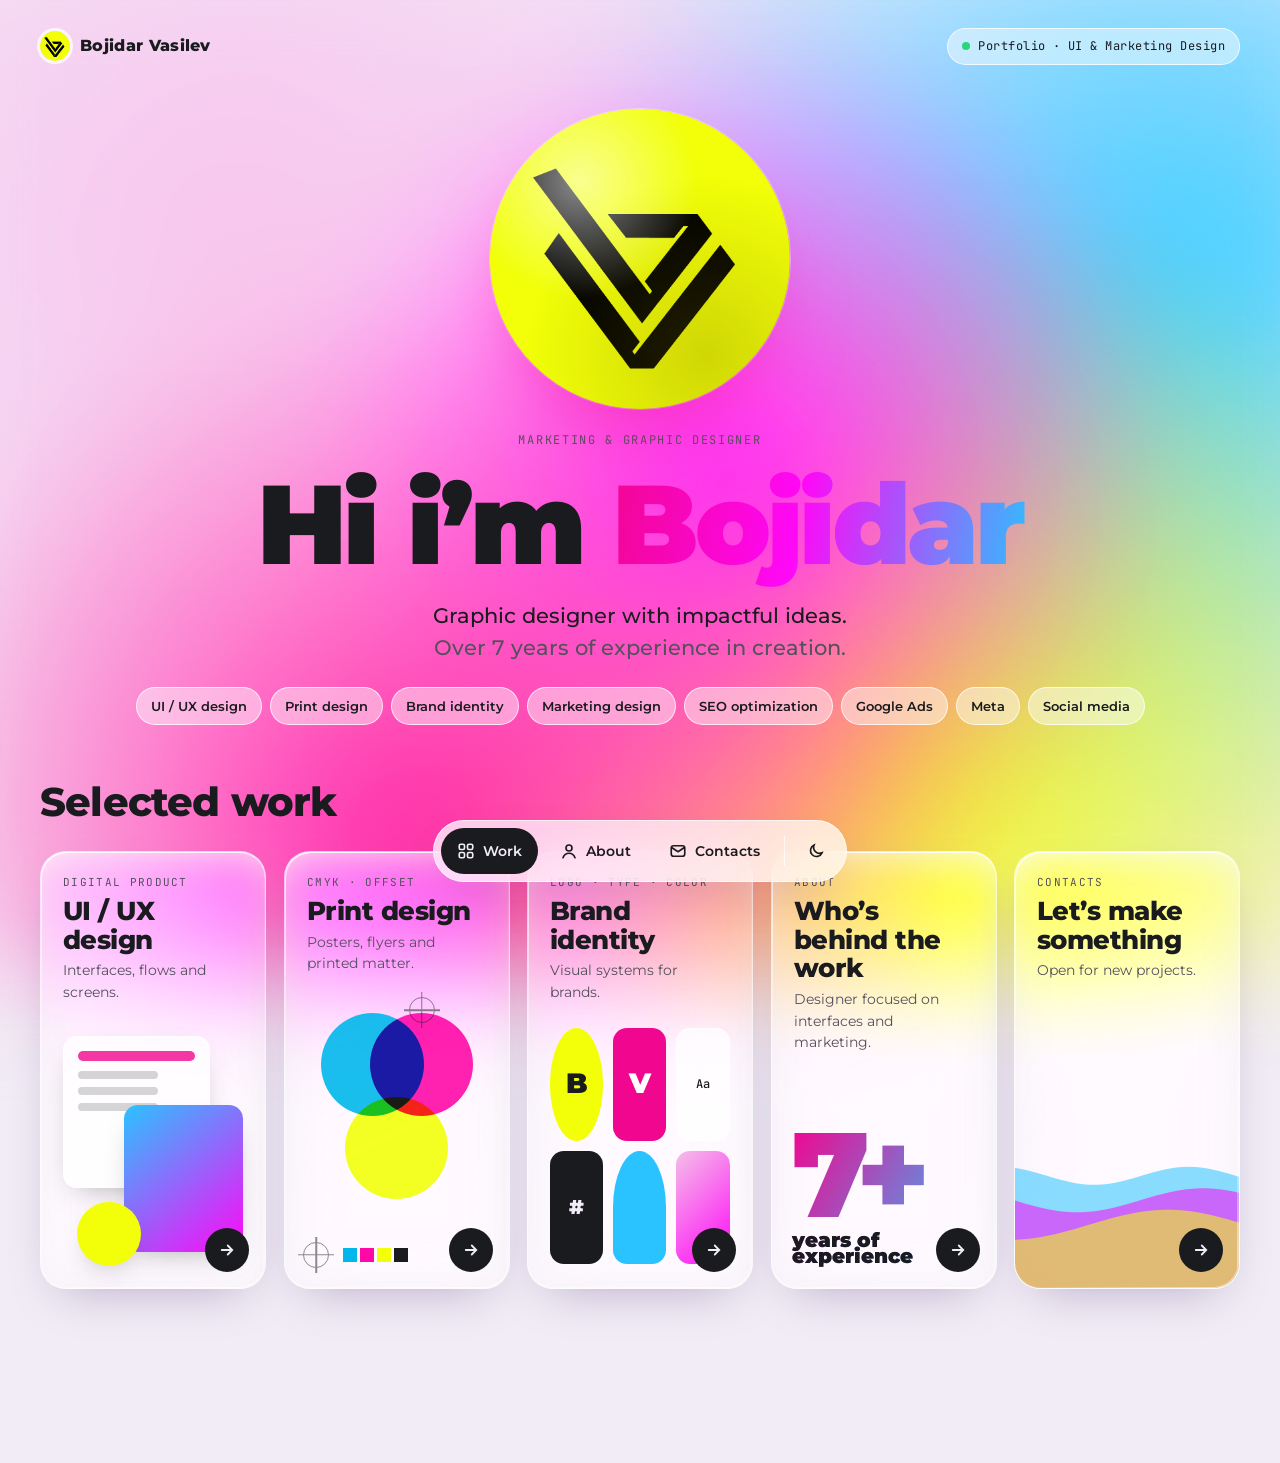
==== index.html @ c4e29b2d "Homepage status: UI & Marketing Design Co-Authored-By: Claude Opus 5.5 <noreply@anthropic.com>" ====
<!doctype html>
<html lang="en">
<head>
<meta charset="utf-8">
<meta name="viewport" content="width=device-width, initial-scale=1, viewport-fit=cover">
<title>Bojidar Vasilev | Digital Marketing &amp; Design Specialist in Stara Zagora</title>
<meta name="description" content="Digital marketing &amp; design specialist in Stara Zagora: Google Ads, Meta ads, SEO, social media, UI/UX, logos, print and vehicle branding.">
<link rel="canonical" href="https://bojidar.design/">
<script type="application/ld+json">
{
  "@context": "https://schema.org",
  "@graph": [
    {
      "@type": "Person",
      "@id": "https://bojidar.design/#person",
      "name": "Bojidar Vasilev",
      "alternateName": "Божидар Василев",
      "jobTitle": "Digital Marketing & Design Specialist",
      "url": "https://bojidar.design/",
      "image": "https://bojidar.design/assets/about/BV.png",
      "address": {"@type": "PostalAddress", "addressLocality": "Stara Zagora", "addressCountry": "BG"},
      "sameAs": ["https://www.linkedin.com/in/bojidar-vasilev-03b022207"],
      "knowsAbout": ["Digital marketing", "Google Ads", "Meta ads", "SEO", "Social media marketing", "Email marketing", "Link building", "Web analytics", "UI/UX design", "Banner design", "Logo design", "Brand identity", "Print design", "Vehicle branding", "Vinyl graphics", "Motion graphics"]
    },
    {
      "@type": "WebSite",
      "@id": "https://bojidar.design/#website",
      "url": "https://bojidar.design/",
      "name": "Bojidar Vasilev",
      "publisher": {"@id": "https://bojidar.design/#person"}
    }
  ]
}
</script>
<meta property="og:type" content="website">
<meta property="og:site_name" content="Bojidar Vasilev">
<meta property="og:title" content="Bojidar Vasilev | Digital Marketing &amp; Design Specialist in Stara Zagora">
<meta property="og:description" content="Digital marketing &amp; design specialist in Stara Zagora: Google Ads, Meta ads, SEO, social media, UI/UX, logos, print and vehicle branding.">
<meta property="og:url" content="https://bojidar.design/">
<meta property="og:image" content="https://bojidar.design/assets/bv-logo.png">
<meta name="twitter:card" content="summary">
<link rel="icon" href="/favicon.ico" sizes="48x48">
<link rel="icon" type="image/png" sizes="32x32" href="/favicon-32.png">
<link rel="icon" type="image/png" sizes="192x192" href="/favicon-192.png">
<link rel="apple-touch-icon" href="/apple-touch-icon.png">
<meta name="claude:viewport-fit-sides" content="cover">
<link rel="preconnect" href="https://fonts.googleapis.com">
<link rel="preconnect" href="https://fonts.gstatic.com" crossorigin>
<link rel="stylesheet" href="https://fonts.googleapis.com/css2?family=Montserrat:wght@400;500;600;800;900&family=JetBrains+Mono:wght@500&display=swap">
<style>
/* Layout: full-bleed animated gradient field; hero orb + headline; horizontal snap carousel of glass cards; floating glass dock at the bottom */
:root{
  --yellow:#F2FF08; --pink:#F1068F; --magenta:#FF08F7; --blue:#2AC3FF; --lilac:#F4BFE8;
  --bg:#F1ECF6; --fg:#1A1B1F; --muted:#55505E;
  --glass:rgba(255,255,255,.46); --glass-strong:rgba(255,255,255,.72); --glass-line:rgba(255,255,255,.75);
  --shadow:0 18px 50px -22px rgba(60,20,90,.35);
  --orb-ink:#1A1B1F;
  --display:"Montserrat",system-ui,-apple-system,"Segoe UI",sans-serif;
  --body:"Montserrat",system-ui,-apple-system,"Segoe UI",sans-serif;
  --mono:"JetBrains Mono",ui-monospace,Consolas,monospace;
  --blend:multiply;
  --lg-top:rgba(255,255,255,.42); --lg-mid:rgba(255,255,255,.16); --lg-bot:rgba(255,255,255,.28);
  --lg-edge:rgba(255,255,255,.55); --lg-hi:rgba(255,255,255,.9); --lg-lo:rgba(255,255,255,.25);
  --lg-inner:rgba(255,255,255,.12); --lg-rim2:rgba(255,255,255,.55);
}
@media (prefers-color-scheme: dark){:root:not([data-theme="light"]){
  --bg:#130A2C; --fg:#F6F2FF; --muted:#B9B0D0;
  --glass:rgba(40,22,86,.42); --glass-strong:rgba(34,18,74,.78); --glass-line:rgba(255,255,255,.14);
  --shadow:0 20px 60px -20px rgba(0,0,0,.6); --blend:screen; color-scheme:dark;
  --lg-top:rgba(255,255,255,.16); --lg-mid:rgba(255,255,255,.04); --lg-bot:rgba(255,255,255,.09);
  --lg-edge:rgba(255,255,255,.18); --lg-hi:rgba(255,255,255,.45); --lg-lo:rgba(255,255,255,.06);
  --lg-inner:rgba(255,255,255,.05); --lg-rim2:rgba(255,255,255,.22)}}
:root[data-theme="dark"]{
  --bg:#130A2C; --fg:#F6F2FF; --muted:#B9B0D0;
  --glass:rgba(40,22,86,.42); --glass-strong:rgba(34,18,74,.78); --glass-line:rgba(255,255,255,.14);
  --shadow:0 20px 60px -20px rgba(0,0,0,.6); --blend:screen; color-scheme:dark;
  --lg-top:rgba(255,255,255,.16); --lg-mid:rgba(255,255,255,.04); --lg-bot:rgba(255,255,255,.09);
  --lg-edge:rgba(255,255,255,.18); --lg-hi:rgba(255,255,255,.45); --lg-lo:rgba(255,255,255,.06);
  --lg-inner:rgba(255,255,255,.05); --lg-rim2:rgba(255,255,255,.22)}

*{box-sizing:border-box}
html{scroll-behavior:smooth}
body{background:var(--bg);color:var(--fg);font-family:var(--body);font-size:16px;line-height:1.55;overflow-x:hidden;
  transition:background-color .5s ease,color .5s ease}
#field{position:fixed;inset:0;width:100%;height:100%;z-index:0;filter:blur(48px) saturate(1.15);transform:scale(1.15);pointer-events:none}
.grain{position:fixed;inset:0;z-index:1;pointer-events:none;opacity:.08;mix-blend-mode:overlay;
  background-image:url("data:image/svg+xml,%3Csvg xmlns='http://www.w3.org/2000/svg' width='160' height='160'%3E%3Cfilter id='n'%3E%3CfeTurbulence type='fractalNoise' baseFrequency='.9' numOctaves='2'/%3E%3C/filter%3E%3Crect width='100%25' height='100%25' filter='url(%23n)'/%3E%3C/svg%3E")}
.page{position:relative;z-index:2;padding-left:max(16px,env(safe-area-inset-left,0px));padding-right:max(16px,env(safe-area-inset-right,0px));padding-block:0 140px}
.wrap{max-width:1200px;margin:0 auto}

/* top bar */
.top{display:flex;align-items:center;justify-content:space-between;padding-block:20px}
.mark{display:flex;align-items:center;gap:10px;font-weight:800;letter-spacing:.02em;color:var(--fg);text-decoration:none}
.mark img{width:30px;height:30px;border-radius:50%;box-shadow:0 0 0 3px var(--glass-line)}
.mark i{width:30px;height:30px;border-radius:50%;background:var(--yellow);display:grid;place-items:center;font-style:normal;font-size:11px;font-weight:900;color:#1A1B1F;box-shadow:0 0 0 3px var(--glass-line)}
.status{font-family:var(--mono);font-size:12px;letter-spacing:.04em;display:flex;align-items:center;gap:8px;padding:8px 14px;border-radius:999px;background:var(--glass);border:1px solid var(--glass-line);backdrop-filter:blur(14px);-webkit-backdrop-filter:blur(14px)}
.status b{width:8px;height:8px;border-radius:50%;background:#2BD67B;box-shadow:0 0 0 0 rgba(43,214,123,.6);animation:ping 2.4s infinite}
@keyframes ping{0%{box-shadow:0 0 0 0 rgba(43,214,123,.55)}70%,100%{box-shadow:0 0 0 10px rgba(43,214,123,0)}}

/* hero */
.hero{display:grid;justify-items:center;text-align:center;gap:22px;padding-block:24px 56px}
.orb-stage{perspective:900px;width:min(300px,62vw);aspect-ratio:1;max-width:100%}
.orb{position:relative;width:100%;height:100%;border-radius:50%;
  background:radial-gradient(circle at 32% 28%,#FBFFB0 0%,var(--yellow) 38%,#D7E400 100%);
  box-shadow:inset -18px -26px 50px rgba(150,140,0,.35),0 40px 80px -30px rgba(241,6,143,.55),0 0 0 1px rgba(255,255,255,.4);
  display:grid;place-items:center;transform-style:preserve-3d;transition:transform .25s ease-out;animation:float 7s ease-in-out infinite}
.orb img{position:absolute;inset:0;width:100%;height:100%;border-radius:50%;display:block}
.orb::before{content:"";position:absolute;inset:0;border-radius:50%;z-index:2;pointer-events:none;
  background:radial-gradient(circle at 30% 24%,rgba(255,255,255,.55),rgba(255,255,255,0) 38%),radial-gradient(circle at 72% 82%,rgba(120,110,0,.28),rgba(0,0,0,0) 55%)}
.orb::after{z-index:3}
@keyframes float{0%,100%{translate:0 0}50%{translate:0 -12px}}
@keyframes spin{to{transform:rotate(360deg)}}
.eyebrow{font-family:var(--mono);font-size:12px;letter-spacing:.14em;text-transform:uppercase;color:var(--muted)}
h1{font-family:var(--display);font-weight:900;font-size:clamp(44px,9vw,112px);line-height:.95;letter-spacing:-.035em;margin:0;text-wrap:balance}
h1 .w{display:inline-block;animation:rise .9s cubic-bezier(.2,.8,.2,1) both}
h1 .w:nth-child(2){animation-delay:.08s}h1 .w:nth-child(3){animation-delay:.16s}
h1 .hl{background:linear-gradient(100deg,var(--pink),var(--magenta) 45%,var(--blue));-webkit-background-clip:text;background-clip:text;color:transparent;
  padding:0 .06em .22em;margin:0 -.06em -.22em} /* room for descenders (the j) so the gradient paints them */
@keyframes rise{from{transform:translateY(28px) rotate(2deg);filter:blur(6px)}to{transform:none;filter:none}}
.lede{max-width:34ch;font-size:clamp(17px,2.2vw,21px);font-weight:500;margin:0;text-wrap:balance}
.lede span{color:var(--muted)}
.skills{display:flex;flex-wrap:wrap;justify-content:center;gap:8px;margin:0;padding:0;list-style:none}
.skills li{font-size:13px;font-weight:600;padding:8px 14px;border-radius:999px;background:var(--glass);border:1px solid var(--glass-line);backdrop-filter:blur(12px);-webkit-backdrop-filter:blur(12px)}

/* carousel */
.work-head{display:flex;align-items:end;justify-content:space-between;gap:16px;margin-bottom:18px;flex-wrap:wrap}
h2{font-family:var(--display);font-weight:800;font-size:clamp(26px,3.6vw,40px);letter-spacing:-.02em;margin:0;line-height:1.05}
.arrows{display:flex;gap:8px}
.btn-round{width:46px;height:46px;border-radius:50%;border:1px solid var(--glass-line);background:var(--glass-strong);color:var(--fg);display:grid;place-items:center;cursor:pointer;backdrop-filter:blur(14px);-webkit-backdrop-filter:blur(14px);transition:transform .2s,background .2s}
.btn-round:hover{transform:scale(1.08)}
.btn-round:disabled{opacity:.35;cursor:default;transform:none}
.btn-round:focus-visible,.card:focus-visible,.dock button:focus-visible,.dock a:focus-visible,.modal button:focus-visible{outline:3px solid var(--blue);outline-offset:3px}
.track{display:grid;grid-auto-flow:column;grid-auto-columns:minmax(260px,340px);gap:18px;overflow-x:auto;scroll-snap-type:x mandatory;padding:10px 4px 26px;scrollbar-width:none;overscroll-behavior-x:contain}
.track::-webkit-scrollbar{display:none}
/* desktop & tablet: every card visible, no cut-off carousel */
@media (min-width:768px){
  .arrows{display:none}
  .track{grid-auto-flow:row;grid-template-columns:repeat(auto-fit,minmax(210px,1fr));overflow:visible;scroll-snap-type:none;padding:10px 0 26px}
  .card{min-height:400px}
}
/* one-by-one reveal (only when JS runs, so cards never stay hidden without it) */
.reveal .card{opacity:0;translate:0 46px;scale:.94;filter:blur(8px);
  transition:opacity .7s ease,translate .9s cubic-bezier(.2,.9,.25,1.1),scale .9s cubic-bezier(.2,.9,.25,1.1),filter .7s ease,transform .3s ease,box-shadow .3s;
  transition-delay:calc(var(--i,0) * 120ms)}
.reveal .card.in{opacity:1;translate:0 0;scale:1;filter:none}
.card{scroll-snap-align:start;position:relative;display:flex;flex-direction:column;min-height:420px;border-radius:26px;overflow:hidden;text-decoration:none;color:var(--fg);
  background:var(--glass);border:1px solid var(--glass-line);box-shadow:var(--shadow);backdrop-filter:blur(18px);-webkit-backdrop-filter:blur(18px);
  transform:perspective(900px) rotateX(var(--rx,0deg)) rotateY(var(--ry,0deg)) translateY(var(--ty,0));transition:transform .3s ease,box-shadow .3s}
.card:hover{--ty:-6px}
/* liquid glass: clear tinted pane, strong blur + saturation, bright specular rim, soft inner light */
.card{
  background:linear-gradient(155deg,var(--lg-top) 0%,var(--lg-mid) 45%,var(--lg-bot) 100%);
  border:1px solid var(--lg-edge);
  backdrop-filter:blur(26px) saturate(185%) brightness(1.06);-webkit-backdrop-filter:blur(26px) saturate(185%) brightness(1.06);
  box-shadow:inset 0 1px 0 var(--lg-hi),inset 0 -1px 0 var(--lg-lo),inset 0 0 0 1px var(--lg-inner),inset 0 18px 40px -24px var(--lg-hi),var(--shadow)}
.card::after{content:"";position:absolute;inset:0;border-radius:inherit;pointer-events:none;z-index:5;padding:1.2px;
  background:linear-gradient(135deg,var(--lg-hi) 0%,transparent 32%,transparent 62%,var(--lg-rim2) 100%);
  -webkit-mask:linear-gradient(#000 0 0) content-box,linear-gradient(#000 0 0);-webkit-mask-composite:xor;mask:linear-gradient(#000 0 0) content-box exclude,linear-gradient(#000 0 0)}
.card.alt{background:linear-gradient(155deg,var(--lg-top) 0%,var(--lg-mid) 55%,var(--lg-bot) 100%)}
.card::before{content:"";position:absolute;inset:0;pointer-events:none;opacity:0;transition:opacity .3s;
  background:radial-gradient(320px circle at var(--mx,50%) var(--my,50%),rgba(255,255,255,.35),transparent 60%);z-index:3}
.card:hover::before{opacity:1}
.card-top{padding:22px 22px 0;display:grid;gap:6px;position:relative;z-index:2}
.tag{font-family:var(--mono);font-size:11px;letter-spacing:.12em;text-transform:uppercase;color:var(--muted)}
.card h3{font-family:var(--display);font-weight:800;font-size:26px;letter-spacing:-.02em;margin:0;line-height:1.1}
.card p{margin:0;font-size:14px;color:var(--muted)}
.art{position:relative;flex:1;min-height:220px;margin-top:14px}
.go{position:absolute;right:16px;bottom:16px;z-index:4;width:44px;height:44px;border-radius:50%;background:var(--fg);color:var(--bg);display:grid;place-items:center;transition:transform .3s}
.card:hover .go{transform:rotate(-45deg) scale(1.08)}

/* card art: UI */
.ui-stack{position:absolute;inset:18px 22px 22px}
.ui-stack div{position:absolute;border-radius:14px;background:var(--glass-strong);border:1px solid var(--glass-line);box-shadow:0 12px 30px -14px rgba(0,0,0,.35);transition:transform .5s cubic-bezier(.2,.8,.2,1)}
.ui-stack .s1{inset:0 18% 34% 0}
.ui-stack .s1::before{content:"";position:absolute;left:14px;right:14px;top:14px;height:10px;border-radius:5px;background:var(--pink);opacity:.8}
.ui-stack .s1::after{content:"";position:absolute;left:14px;width:55%;top:34px;height:8px;border-radius:4px;background:currentColor;opacity:.18;box-shadow:0 16px 0 currentColor,0 32px 0 currentColor}
.ui-stack .s2{inset:30% 0 6% 34%;background:linear-gradient(140deg,var(--blue),var(--magenta));border:0}
.ui-stack .s3{width:64px;height:64px;left:8%;bottom:0;border-radius:50%;background:var(--yellow);border:0}
.card:hover .s1{transform:translate(-6px,-8px) rotate(-3deg)}
.card:hover .s2{transform:translate(8px,6px) rotate(3deg)}
.card:hover .s3{transform:translate(10px,-10px) scale(1.1)}

/* card art: print (CMYK) */
.cmyk{position:absolute;inset:0}
.cmyk span{position:absolute;width:46%;aspect-ratio:1;border-radius:50%;mix-blend-mode:var(--blend);opacity:.9;transition:transform .6s cubic-bezier(.2,.8,.2,1)}
.cmyk .c{background:#00B7EB;left:16%;top:8%}
.cmyk .m{background:#FF08A8;left:38%;top:8%}
.cmyk .y{background:var(--yellow);left:27%;top:36%}
.card:hover .c{transform:translate(-14px,-6px)}
.card:hover .m{transform:translate(14px,-6px)}
.card:hover .y{transform:translateY(12px)}
.reg{position:absolute;width:26px;height:26px;border:1.5px solid currentColor;border-radius:50%;opacity:.5}
.reg::before,.reg::after{content:"";position:absolute;background:currentColor}
.reg::before{left:50%;top:-6px;bottom:-6px;width:1.5px;transform:translateX(-50%)}
.reg::after{top:50%;left:-6px;right:-6px;height:1.5px;transform:translateY(-50%)}
.reg.a{left:18px;bottom:20px}.reg.b{right:74px;top:8px}
.swatch{position:absolute;left:58px;bottom:26px;display:flex;gap:3px}
.swatch i{width:14px;height:14px}
.swatch i:nth-child(1){background:#00B7EB}.swatch i:nth-child(2){background:#FF08A8}.swatch i:nth-child(3){background:var(--yellow)}.swatch i:nth-child(4){background:#1A1B1F}

/* card art: brand */
.brand-grid{position:absolute;inset:10px 22px 24px;display:grid;grid-template-columns:repeat(3,1fr);grid-template-rows:repeat(2,1fr);gap:10px}
.brand-grid i{border-radius:14px;display:grid;place-items:center;font-family:var(--display);font-weight:900;font-style:normal;font-size:28px;transition:border-radius .5s,transform .5s}
.brand-grid i:nth-child(1){background:var(--yellow);color:#1A1B1F;border-radius:50%}
.brand-grid i:nth-child(2){background:var(--pink);color:#fff}
.brand-grid i:nth-child(3){background:var(--glass-strong);border:1px solid var(--glass-line);font-family:var(--mono);font-size:12px;font-weight:500}
.brand-grid i:nth-child(4){background:var(--fg);color:var(--bg);font-size:20px}
.brand-grid i:nth-child(5){background:var(--blue);border-radius:50% 50% 14px 14px}
.brand-grid i:nth-child(6){background:linear-gradient(135deg,var(--lilac),var(--magenta))}
.card:hover .brand-grid i:nth-child(1){border-radius:14px;transform:rotate(-8deg)}
.card:hover .brand-grid i:nth-child(2){border-radius:50%}
.card:hover .brand-grid i:nth-child(5){transform:translateY(-6px)}

/* about + contact cards */
.big-num{font-family:var(--display);font-weight:900;font-size:120px;line-height:.8;letter-spacing:-.06em;position:absolute;left:20px;bottom:24px;
  background:linear-gradient(120deg,var(--pink),var(--blue));-webkit-background-clip:text;background-clip:text;color:transparent}
.big-num small{font-size:20px;letter-spacing:0;display:block;margin-top:10px;color:var(--fg);-webkit-text-fill-color:var(--fg);padding-right:58px} /* keep clear of the arrow button */
.big-num{right:20px}
.wave{position:absolute;inset:auto 0 0 0;height:70%}

/* dock */
.dock{position:fixed;left:50%;bottom:calc(18px + env(safe-area-inset-bottom,0px));transform:translateX(-50%);z-index:20;display:flex;gap:6px;padding:7px;border-radius:999px;
  background:var(--glass-strong);border:1px solid var(--glass-line);box-shadow:var(--shadow);backdrop-filter:blur(20px) saturate(1.3);-webkit-backdrop-filter:blur(20px) saturate(1.3)}
.dock a,.dock button{position:relative;height:46px;min-width:46px;padding:0 16px;border-radius:999px;border:0;background:transparent;color:var(--fg);font:600 14px var(--body);display:flex;align-items:center;gap:8px;cursor:pointer;text-decoration:none;transition:background .2s}
.dock a:hover,.dock button:hover{background:var(--glass)}
.dock .on{background:var(--fg);color:var(--bg)}
.dock .on:hover{background:var(--fg)}
.dock .sep{width:1px;background:var(--glass-line);margin:8px 2px}
.dock .theme{padding:0;width:46px;justify-content:center}
@media (max-width:520px){.dock .lbl{display:none}.dock a,.dock button{padding:0;width:46px;justify-content:center}}

/* modals */
dialog.modal{border:0;padding:0;background:transparent;color:var(--fg);width:min(560px,calc(100% - 32px));max-height:min(80vh,680px)}
dialog.modal::backdrop{background:rgba(20,8,40,.35);backdrop-filter:blur(6px);-webkit-backdrop-filter:blur(6px)}
.sheet{border-radius:28px;padding:28px;background:var(--glass-strong);border:1px solid var(--glass-line);box-shadow:var(--shadow);backdrop-filter:blur(24px);-webkit-backdrop-filter:blur(24px);display:grid;gap:16px;position:relative}
dialog[open] .sheet{animation:pop .45s cubic-bezier(.2,.9,.25,1.15)}
@keyframes pop{from{transform:translateY(24px) scale(.96)}to{transform:none}}
.sheet .x{position:absolute;right:16px;top:16px}
.sheet h2{padding-right:56px}
.sheet p{margin:0;max-width:60ch}
.todo{font-family:var(--mono);font-size:13px;padding:12px 14px;border-radius:12px;border:1.5px dashed var(--pink);color:var(--fg)}
.facts{display:grid;grid-template-columns:repeat(auto-fit,minmax(140px,1fr));gap:10px}
.facts div{padding:14px;border-radius:16px;background:var(--glass);border:1px solid var(--glass-line)}
.facts b{display:block;font-family:var(--display);font-size:28px;font-weight:900;letter-spacing:-.03em}
.facts span{font-size:13px;color:var(--muted)}
.proto-note{margin-top:56px;font-family:var(--mono);font-size:12px;color:var(--muted);text-align:center}

/* theme flash ripple */
.ripple{position:fixed;z-index:30;border-radius:50%;pointer-events:none;width:20px;height:20px;transform:translate(-50%,-50%) scale(0);background:var(--yellow);mix-blend-mode:var(--blend);opacity:.7;animation:rip .8s ease-out forwards}
@keyframes rip{to{transform:translate(-50%,-50%) scale(160);opacity:0}}

@media (prefers-reduced-motion: reduce){
  *,*::before,*::after{animation:none!important;transition:none!important}
  html{scroll-behavior:auto}
}
</style>

</head>
<body>
<canvas id="field" aria-hidden="true"></canvas>
<div class="grain" aria-hidden="true"></div>

<div class="page">
  <div class="wrap">
    <header class="top">
      <a class="mark" href="#top" aria-label="Bojidar Vasilev, home"><img src="assets/bv-logo.png" alt="" width="30" height="30"><span>Bojidar Vasilev</span></a>
      <span class="status"><b></b>Portfolio · UI &amp; Marketing Design</span>
    </header>

    <section class="hero" id="top">
      <div class="orb-stage" id="stage">
        <div class="orb" id="orb">
          <img src="assets/bv-logo.png" alt="Bojidar Vasilev logo" width="448" height="448">
        </div>
      </div>
      <span class="eyebrow">Marketing &amp; graphic designer</span>
      <h1><span class="w">Hi</span> <span class="w">i’m</span> <span class="w hl">Bojidar</span></h1>
      <p class="lede">Graphic designer with impactful ideas. <span>Over 7 years of experience in creation.</span></p>
      <ul class="skills" aria-label="Areas of work">
        <li>UI / UX design</li><li>Print design</li><li>Brand identity</li><li>Marketing design</li><li>SEO optimization</li><li>Google Ads</li><li>Meta</li><li>Social media</li>
      </ul>
    </section>

    <section id="work" aria-labelledby="work-title">
      <div class="work-head">
        <h2 id="work-title">Selected work</h2>
        <div class="arrows">
          <button class="btn-round" id="prev" aria-label="Previous cards"><svg width="18" height="18" viewBox="0 0 24 24" fill="none" stroke="currentColor" stroke-width="2.4" stroke-linecap="round"><path d="M15 5l-7 7 7 7"/></svg></button>
          <button class="btn-round" id="next" aria-label="Next cards"><svg width="18" height="18" viewBox="0 0 24 24" fill="none" stroke="currentColor" stroke-width="2.4" stroke-linecap="round"><path d="M9 5l7 7-7 7"/></svg></button>
        </div>
      </div>

      <div class="track" id="track">
        <a class="card" href="ui-ux-design.html">
          <div class="card-top"><span class="tag">Digital product</span><h3>UI / UX design</h3><p>Interfaces, flows and screens.</p></div>
          <div class="art"><div class="ui-stack"><div class="s1"></div><div class="s2"></div><div class="s3"></div></div></div>
          <span class="go" aria-hidden="true"><svg width="18" height="18" viewBox="0 0 24 24" fill="none" stroke="currentColor" stroke-width="2.4" stroke-linecap="round"><path d="M5 12h14M13 6l6 6-6 6"/></svg></span>
        </a>

        <a class="card" href="print-design.html">
          <div class="card-top"><span class="tag">CMYK · Offset</span><h3>Print design</h3><p>Posters, flyers and printed matter.</p></div>
          <div class="art"><div class="cmyk"><span class="c"></span><span class="m"></span><span class="y"></span></div><i class="reg a"></i><i class="reg b"></i><div class="swatch"><i></i><i></i><i></i><i></i></div></div>
          <span class="go" aria-hidden="true"><svg width="18" height="18" viewBox="0 0 24 24" fill="none" stroke="currentColor" stroke-width="2.4" stroke-linecap="round"><path d="M5 12h14M13 6l6 6-6 6"/></svg></span>
        </a>

        <a class="card" href="brand-identity.html">
          <div class="card-top"><span class="tag">Logo · Type · Color</span><h3>Brand identity</h3><p>Visual systems for brands.</p></div>
          <div class="art"><div class="brand-grid"><i>B</i><i>V</i><i>Aa</i><i>#</i><i></i><i></i></div></div>
          <span class="go" aria-hidden="true"><svg width="18" height="18" viewBox="0 0 24 24" fill="none" stroke="currentColor" stroke-width="2.4" stroke-linecap="round"><path d="M5 12h14M13 6l6 6-6 6"/></svg></span>
        </a>

        <a class="card alt" href="about.html">
          <div class="card-top"><span class="tag">About</span><h3>Who’s behind the work</h3><p>Designer focused on interfaces and marketing.</p></div>
          <div class="art"><div class="big-num">7+<small>years of experience</small></div></div>
          <span class="go" aria-hidden="true"><svg width="18" height="18" viewBox="0 0 24 24" fill="none" stroke="currentColor" stroke-width="2.4" stroke-linecap="round"><path d="M5 12h14M13 6l6 6-6 6"/></svg></span>
        </a>

        <a class="card alt" href="contacts.html">
          <div class="card-top"><span class="tag">Contacts</span><h3>Let’s make something</h3><p>Open for new projects.</p></div>
          <div class="art"><canvas class="wave" id="wave" aria-hidden="true"></canvas></div>
          <span class="go" aria-hidden="true"><svg width="18" height="18" viewBox="0 0 24 24" fill="none" stroke="currentColor" stroke-width="2.4" stroke-linecap="round"><path d="M5 12h14M13 6l6 6-6 6"/></svg></span>
        </a>
      </div>
    </section>

  </div>
</div>

<nav class="dock" aria-label="Main">
  <a href="#top" class="on" id="d-work"><svg width="18" height="18" viewBox="0 0 24 24" fill="none" stroke="currentColor" stroke-width="2.2" stroke-linejoin="round"><rect x="3" y="3" width="7" height="7" rx="2"/><rect x="14" y="3" width="7" height="7" rx="2"/><rect x="3" y="14" width="7" height="7" rx="2"/><rect x="14" y="14" width="7" height="7" rx="2"/></svg><span class="lbl">Work</span></a>
  <a href="about.html"><svg width="18" height="18" viewBox="0 0 24 24" fill="none" stroke="currentColor" stroke-width="2.2" stroke-linecap="round"><circle cx="12" cy="8" r="4"/><path d="M4 21c1.5-4 4.5-6 8-6s6.5 2 8 6"/></svg><span class="lbl">About</span></a>
  <a href="contacts.html"><svg width="18" height="18" viewBox="0 0 24 24" fill="none" stroke="currentColor" stroke-width="2.2" stroke-linejoin="round"><rect x="3" y="5" width="18" height="14" rx="3"/><path d="M3 7l9 6 9-6"/></svg><span class="lbl">Contacts</span></a>
  <span class="sep" aria-hidden="true"></span>
  <button type="button" class="theme" id="theme" aria-label="Switch light or dark theme">
    <svg id="ico-moon" width="18" height="18" viewBox="0 0 24 24" fill="none" stroke="currentColor" stroke-width="2.2" stroke-linecap="round"><path d="M20 14.5A8 8 0 0 1 9.5 4a8 8 0 1 0 10.5 10.5z"/></svg>
  </button>
</nav>

<dialog class="modal" id="about">
  <div class="sheet">
    <button class="btn-round x" data-close aria-label="Close"><svg width="16" height="16" viewBox="0 0 24 24" fill="none" stroke="currentColor" stroke-width="2.6" stroke-linecap="round"><path d="M6 6l12 12M18 6L6 18"/></svg></button>
    <span class="tag">About</span>
    <h2>Hi, I’m Bojidar Vasilev</h2>
    <p>Graphic designer with impactful ideas, specializing in user interface and marketing design.</p>
    <div class="facts">
      <div><b>7+</b><span>years of experience</span></div>
      <div><b>3</b><span>areas: UI/UX, print, brand identity</span></div>
    </div>
    <p class="todo">[ДОБАВИ] Кратка биография, снимка, клиенти – текстът от страница About.</p>
  </div>
</dialog>

<dialog class="modal" id="contact">
  <div class="sheet">
    <button class="btn-round x" data-close aria-label="Close"><svg width="16" height="16" viewBox="0 0 24 24" fill="none" stroke="currentColor" stroke-width="2.6" stroke-linecap="round"><path d="M6 6l12 12M18 6L6 18"/></svg></button>
    <span class="tag">Contacts</span>
    <h2>Let’s work together</h2>
    <p>Tell me about your project, timeline and what you need designed.</p>
    <p class="todo">[ПОПЪЛНИ] Имейл, телефон, LinkedIn / Behance / Instagram – от страница Contacts.</p>
  </div>
</dialog>

<script>
(() => {
  const root = document.documentElement;
  const reduce = matchMedia('(prefers-reduced-motion: reduce)').matches;
  const isDark = () => root.dataset.theme ? root.dataset.theme === 'dark' : matchMedia('(prefers-color-scheme: dark)').matches;

  /* ---------- animated gradient field ---------- */
  const cv = document.getElementById('field'), cx = cv.getContext('2d');
  const blobs = [
    {c:[244,191,232], x:.18, y:.22, r:.48, sx:.11, sy:.07},
    {c:[42,195,255],  x:.78, y:.25, r:.42, sx:.08, sy:.12},
    {c:[242,255,8],   x:.62, y:.72, r:.40, sx:.13, sy:.09},
    {c:[241,6,143],   x:.25, y:.80, r:.38, sx:.09, sy:.14},
    {c:[255,8,247],   x:.50, y:.45, r:.30, sx:.15, sy:.10},
  ];
  let W, H, mx = .5, my = .4, tmx = .5, tmy = .4;
  const size = () => { W = cv.width = Math.ceil(innerWidth / 6); H = cv.height = Math.ceil(innerHeight / 6); };
  size(); addEventListener('resize', size);
  addEventListener('pointermove', e => { tmx = e.clientX / innerWidth; tmy = e.clientY / innerHeight; }, {passive:true});
  function draw(t) {
    mx += (tmx - mx) * .04; my += (tmy - my) * .04;
    const dark = isDark();
    cx.globalCompositeOperation = 'source-over';
    cx.fillStyle = dark ? '#130A2C' : '#F1ECF6';
    cx.fillRect(0, 0, W, H);
    cx.globalCompositeOperation = dark ? 'lighter' : 'source-over';
    blobs.forEach((b, i) => {
      const k = t * .00012;
      const x = (b.x + Math.sin(k * (1 + i * .3) / b.sx * .1) * .12 + (mx - .5) * .08 * (i % 2 ? 1 : -1)) * W;
      const y = (b.y + Math.cos(k * (1 + i * .2) / b.sy * .1) * .10 + (my - .5) * .06) * H;
      const r = b.r * Math.max(W, H);
      const g = cx.createRadialGradient(x, y, 0, x, y, r);
      const a = dark ? (i === 0 ? .25 : .55) : .85;
      g.addColorStop(0, `rgba(${b.c},${a})`);
      g.addColorStop(1, `rgba(${b.c},0)`);
      cx.fillStyle = g; cx.beginPath(); cx.arc(x, y, r, 0, 7); cx.fill();
    });
    if (!reduce) requestAnimationFrame(draw);
  }
  requestAnimationFrame(draw);

  /* ---------- orb tilt ---------- */
  const stage = document.getElementById('stage'), orb = document.getElementById('orb');
  if (!reduce) addEventListener('pointermove', e => {
    const r = stage.getBoundingClientRect();
    const dx = (e.clientX - (r.left + r.width / 2)) / innerWidth, dy = (e.clientY - (r.top + r.height / 2)) / innerHeight;
    orb.style.transform = `rotateY(${dx * 30}deg) rotateX(${-dy * 30}deg)`;
  }, {passive:true});

  /* ---------- card tilt + spotlight ---------- */
  document.querySelectorAll('.card').forEach(c => {
    c.addEventListener('pointermove', e => {
      const r = c.getBoundingClientRect(), px = (e.clientX - r.left) / r.width, py = (e.clientY - r.top) / r.height;
      c.style.setProperty('--mx', px * 100 + '%'); c.style.setProperty('--my', py * 100 + '%');
      if (!reduce) { c.style.setProperty('--ry', (px - .5) * 8 + 'deg'); c.style.setProperty('--rx', (.5 - py) * 8 + 'deg'); }
    });
    c.addEventListener('pointerleave', () => { c.style.setProperty('--rx', '0deg'); c.style.setProperty('--ry', '0deg'); });
  });

  /* ---------- cards appear one by one when the section scrolls into view ---------- */
  const trk = document.getElementById('track');
  if (!reduce && 'IntersectionObserver' in window) {
    const cards = [...trk.querySelectorAll('.card')];
    cards.forEach((c, i) => c.style.setProperty('--i', i));
    trk.classList.add('reveal');
    const io = new IntersectionObserver(entries => {
      if (!entries.some(e => e.isIntersecting)) return;
      io.disconnect();
      cards.forEach(c => c.classList.add('in'));
      /* after the last card lands, drop the reveal styles so hover/tilt react without delay */
      setTimeout(() => { trk.classList.remove('reveal'); cards.forEach(c => c.classList.remove('in')); }, 900 + cards.length * 120 + 200);
    }, {threshold: .15});
    io.observe(trk);
  }

  /* ---------- carousel arrows ---------- */
  const track = document.getElementById('track'), prev = document.getElementById('prev'), next = document.getElementById('next');
  const step = () => (track.querySelector('.card').getBoundingClientRect().width + 18);
  prev.onclick = () => track.scrollBy({left: -step(), behavior: reduce ? 'auto' : 'smooth'});
  next.onclick = () => track.scrollBy({left: step(), behavior: reduce ? 'auto' : 'smooth'});
  const upd = () => { prev.disabled = track.scrollLeft < 4; next.disabled = track.scrollLeft + track.clientWidth > track.scrollWidth - 4; };
  track.addEventListener('scroll', upd, {passive:true}); addEventListener('resize', upd); upd();

  /* ---------- contact card wave ---------- */
  const wv = document.getElementById('wave'), wx = wv.getContext('2d');
  function wave(t) {
    const w = wv.width = wv.clientWidth * 2, h = wv.height = wv.clientHeight * 2;
    const cols = ['#2AC3FF', '#FF08F7', '#F2FF08'];
    cols.forEach((col, j) => {
      wx.beginPath();
      for (let x = 0; x <= w; x += 6) {
        const y = h * (.45 + j * .12) + Math.sin(x / (60 + j * 20) + t / (700 - j * 120)) * (18 + j * 6);
        x ? wx.lineTo(x, y) : wx.moveTo(x, y);
      }
      wx.lineTo(w, h); wx.lineTo(0, h); wx.closePath();
      wx.fillStyle = col; wx.globalAlpha = .55; wx.fill();
    });
    wx.globalAlpha = 1;
    if (!reduce) requestAnimationFrame(wave);
  }
  requestAnimationFrame(wave);

  /* ---------- modals ---------- */
  document.querySelectorAll('[data-open]').forEach(el => el.addEventListener('click', e => {
    e.preventDefault(); const d = document.getElementById(el.dataset.open); if (d && !d.open) d.showModal();
  }));
  document.querySelectorAll('dialog').forEach(d => {
    d.addEventListener('click', e => { if (e.target === d || e.target.closest('[data-close]')) d.close(); });
  });

  /* ---------- theme toggle ---------- */
  try { const s = localStorage.getItem('bv-theme'); if (s) root.dataset.theme = s; } catch (e) {}
  document.getElementById('theme').addEventListener('click', e => {
    const nextTheme = isDark() ? 'light' : 'dark';
    root.dataset.theme = nextTheme;
    try { localStorage.setItem('bv-theme', nextTheme); } catch (err) {}
    if (!reduce) {
      const r = document.createElement('span'); r.className = 'ripple';
      r.style.left = e.clientX + 'px'; r.style.top = e.clientY + 'px';
      document.body.appendChild(r); setTimeout(() => r.remove(), 900);
    }
  });
})();
</script>
</body>
</html>
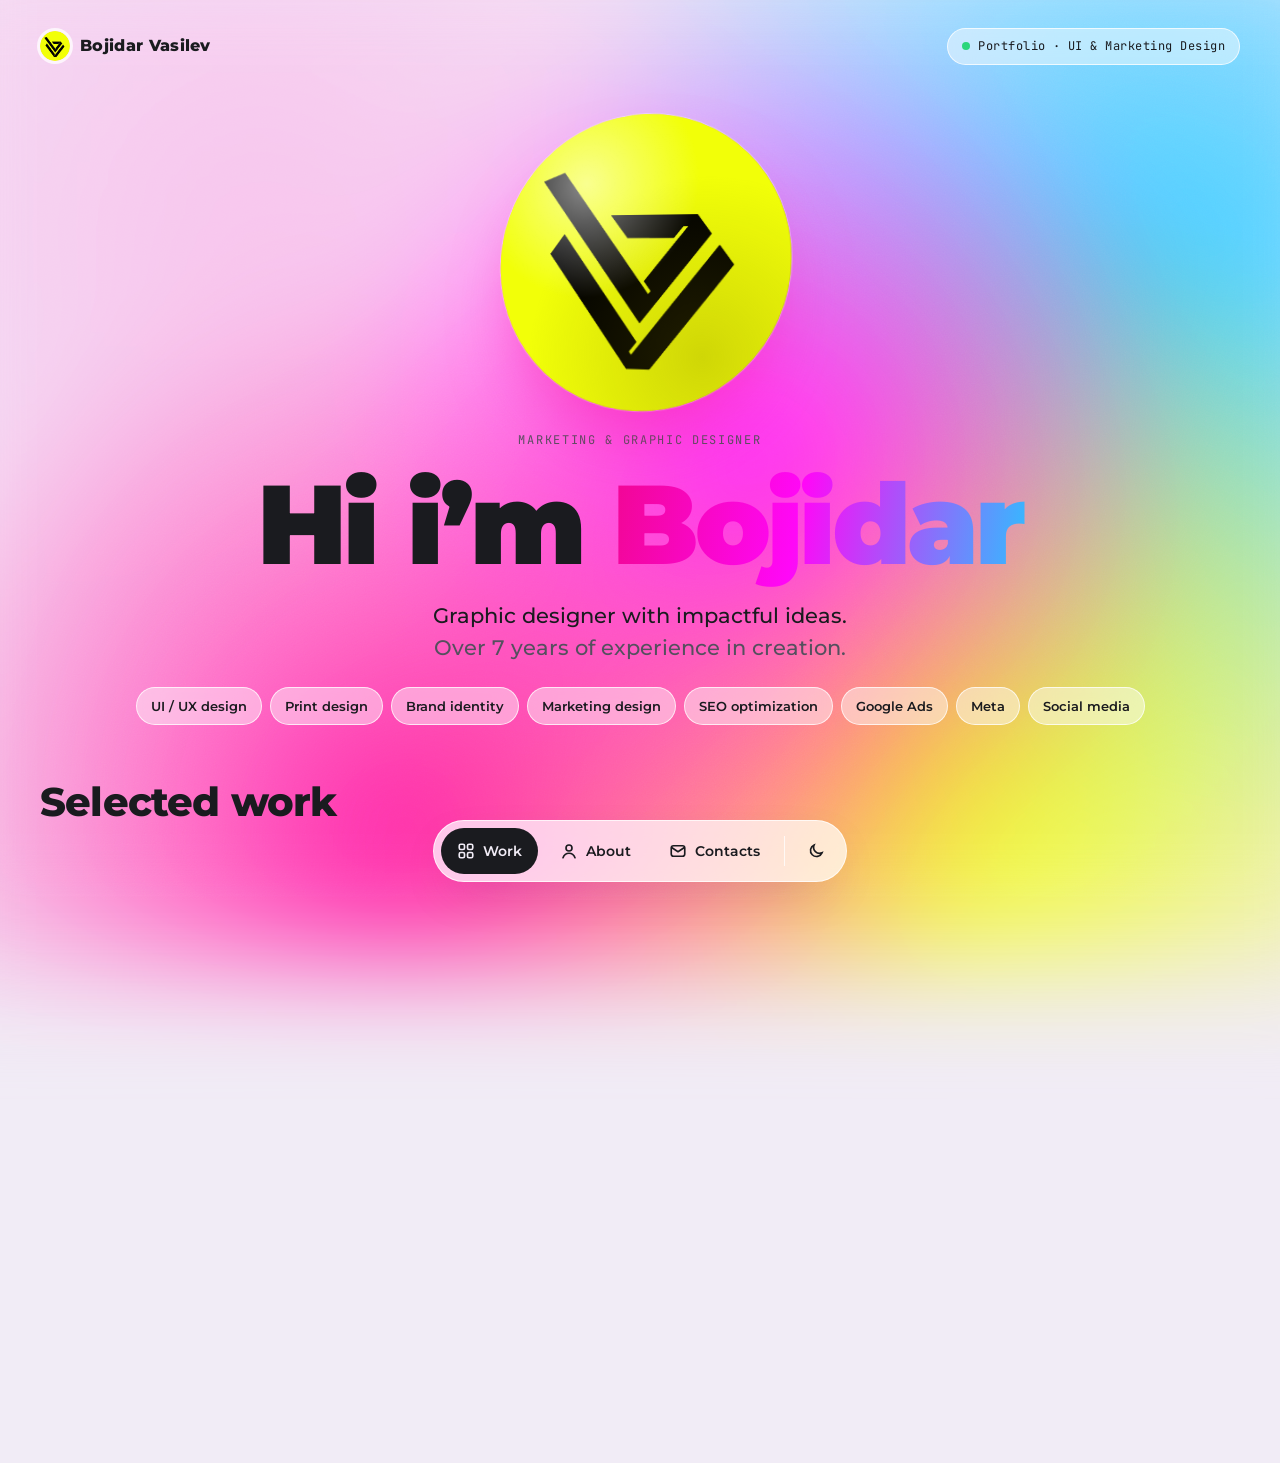
==== commit ba5c65e9: "SEO: drop the city from titles, descriptions and structured data; refresh sitemap dates Co-Authored-" ====
--- a/index.html
+++ b/index.html
@@ -3,8 +3,8 @@
 <head>
 <meta charset="utf-8">
 <meta name="viewport" content="width=device-width, initial-scale=1, viewport-fit=cover">
-<title>Bojidar Vasilev | Digital Marketing &amp; Design Specialist in Stara Zagora</title>
-<meta name="description" content="Digital marketing &amp; design specialist in Stara Zagora: Google Ads, Meta ads, SEO, social media, UI/UX, logos, print and vehicle branding.">
+<title>Bojidar Vasilev | Digital Marketing &amp; Design Specialist</title>
+<meta name="description" content="Bojidar Vasilev, digital marketing &amp; design specialist: Google Ads, Meta ads, SEO, social media, UI/UX, logos, print and vehicle branding.">
 <link rel="canonical" href="https://bojidar.design/">
 <script type="application/ld+json">
 {
@@ -18,7 +18,7 @@
       "jobTitle": "Digital Marketing & Design Specialist",
       "url": "https://bojidar.design/",
       "image": "https://bojidar.design/assets/about/BV.png",
-      "address": {"@type": "PostalAddress", "addressLocality": "Stara Zagora", "addressCountry": "BG"},
+      "address": {"@type": "PostalAddress", "addressCountry": "BG"},
       "sameAs": ["https://www.linkedin.com/in/bojidar-vasilev-03b022207"],
       "knowsAbout": ["Digital marketing", "Google Ads", "Meta ads", "SEO", "Social media marketing", "Email marketing", "Link building", "Web analytics", "UI/UX design", "Banner design", "Logo design", "Brand identity", "Print design", "Vehicle branding", "Vinyl graphics", "Motion graphics"]
     },
@@ -34,8 +34,8 @@
 </script>
 <meta property="og:type" content="website">
 <meta property="og:site_name" content="Bojidar Vasilev">
-<meta property="og:title" content="Bojidar Vasilev | Digital Marketing &amp; Design Specialist in Stara Zagora">
-<meta property="og:description" content="Digital marketing &amp; design specialist in Stara Zagora: Google Ads, Meta ads, SEO, social media, UI/UX, logos, print and vehicle branding.">
+<meta property="og:title" content="Bojidar Vasilev | Digital Marketing &amp; Design Specialist">
+<meta property="og:description" content="Bojidar Vasilev, digital marketing &amp; design specialist: Google Ads, Meta ads, SEO, social media, UI/UX, logos, print and vehicle branding.">
 <meta property="og:url" content="https://bojidar.design/">
 <meta property="og:image" content="https://bojidar.design/assets/bv-logo.png">
 <meta name="twitter:card" content="summary">
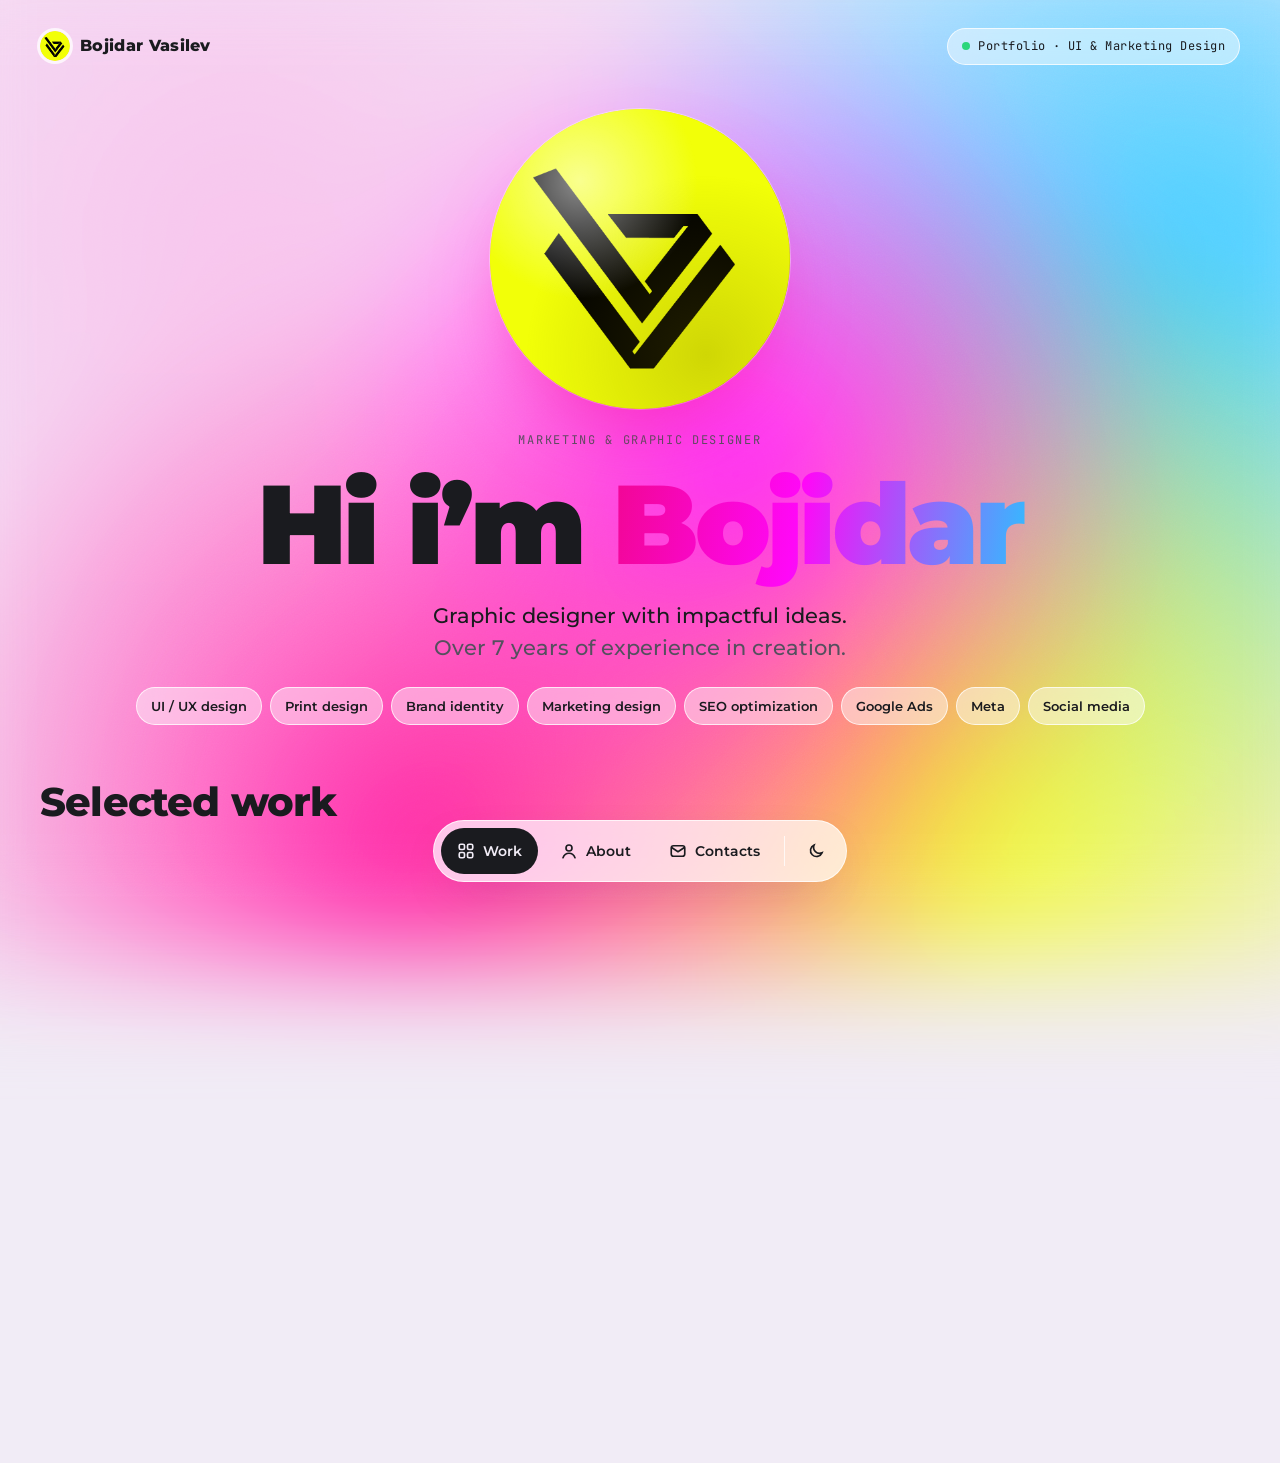
==== commit d5be4e7b: "SEO: keep the city in hidden data (address, share description), not in the title or Google descripti" ====
--- a/index.html
+++ b/index.html
@@ -18,7 +18,7 @@
       "jobTitle": "Digital Marketing & Design Specialist",
       "url": "https://bojidar.design/",
       "image": "https://bojidar.design/assets/about/BV.png",
-      "address": {"@type": "PostalAddress", "addressCountry": "BG"},
+      "address": {"@type": "PostalAddress", "addressLocality": "Stara Zagora", "addressCountry": "BG"},
       "sameAs": ["https://www.linkedin.com/in/bojidar-vasilev-03b022207"],
       "knowsAbout": ["Digital marketing", "Google Ads", "Meta ads", "SEO", "Social media marketing", "Email marketing", "Link building", "Web analytics", "UI/UX design", "Banner design", "Logo design", "Brand identity", "Print design", "Vehicle branding", "Vinyl graphics", "Motion graphics"]
     },
@@ -35,7 +35,7 @@
 <meta property="og:type" content="website">
 <meta property="og:site_name" content="Bojidar Vasilev">
 <meta property="og:title" content="Bojidar Vasilev | Digital Marketing &amp; Design Specialist">
-<meta property="og:description" content="Bojidar Vasilev, digital marketing &amp; design specialist: Google Ads, Meta ads, SEO, social media, UI/UX, logos, print and vehicle branding.">
+<meta property="og:description" content="Bojidar Vasilev, digital marketing &amp; design specialist in Stara Zagora: Google Ads, Meta ads, SEO, social media, UI/UX, logos, print and vehicle branding.">
 <meta property="og:url" content="https://bojidar.design/">
 <meta property="og:image" content="https://bojidar.design/assets/bv-logo.png">
 <meta name="twitter:card" content="summary">
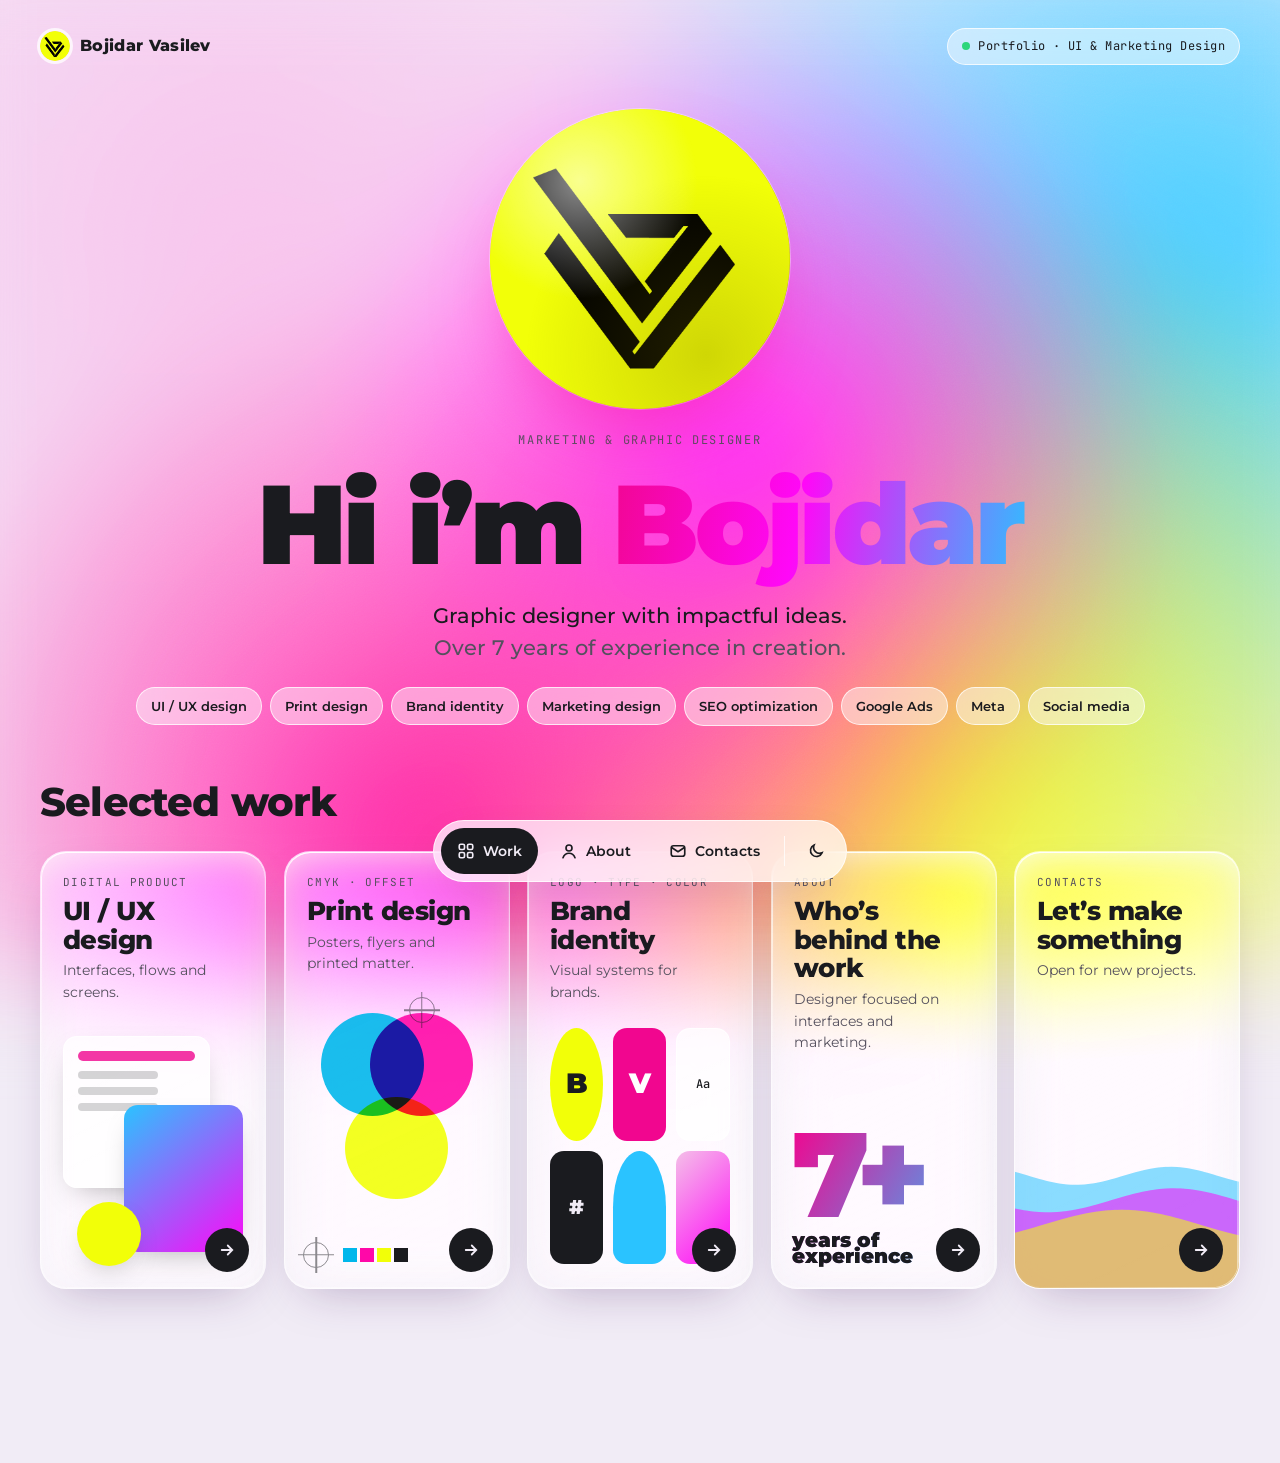
==== commit 838624f7: "SEO: short titles and dot-separated work lists as descriptions Co-Authored-By: Claude Opus 5.5 <nore" ====
--- a/index.html
+++ b/index.html
@@ -3,8 +3,8 @@
 <head>
 <meta charset="utf-8">
 <meta name="viewport" content="width=device-width, initial-scale=1, viewport-fit=cover">
-<title>Bojidar Vasilev | Digital Marketing &amp; Design Specialist</title>
-<meta name="description" content="Bojidar Vasilev, digital marketing &amp; design specialist: Google Ads, Meta ads, SEO, social media, UI/UX, logos, print and vehicle branding.">
+<title>Bojidar Vasilev &middot; Design Portfolio</title>
+<meta name="description" content="UI/UX Design &middot; Brand Identity &middot; Print Design &middot; iOS Icons &middot; Web Redesign &middot; Mobile App &middot; Packaging &middot; Spiral Notebooks &middot; Digital Marketing">
 <link rel="canonical" href="https://bojidar.design/">
 <script type="application/ld+json">
 {
@@ -34,7 +34,7 @@
 </script>
 <meta property="og:type" content="website">
 <meta property="og:site_name" content="Bojidar Vasilev">
-<meta property="og:title" content="Bojidar Vasilev | Digital Marketing &amp; Design Specialist">
+<meta property="og:title" content="Bojidar Vasilev &middot; Design Portfolio">
 <meta property="og:description" content="Bojidar Vasilev, digital marketing &amp; design specialist in Stara Zagora: Google Ads, Meta ads, SEO, social media, UI/UX, logos, print and vehicle branding.">
 <meta property="og:url" content="https://bojidar.design/">
 <meta property="og:image" content="https://bojidar.design/assets/bv-logo.png">
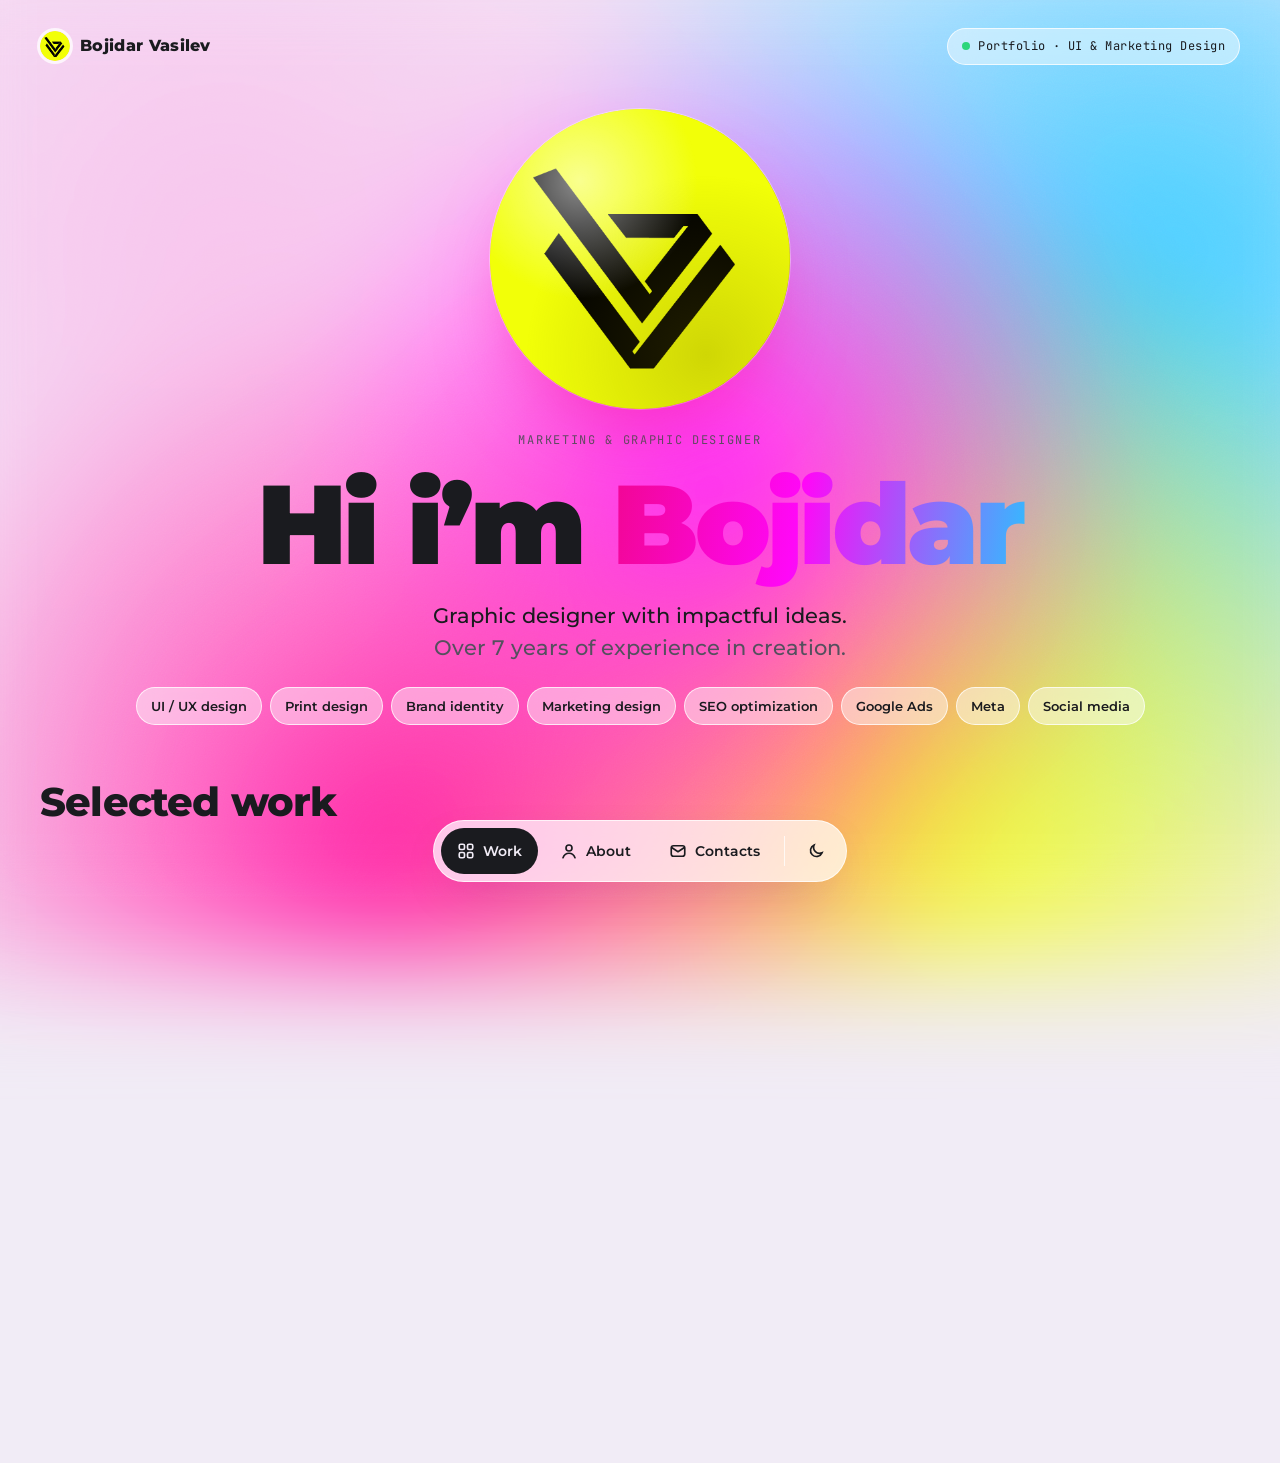
==== commit a9580c9a: "SEO: home title Marketing & Graphic Design, services list as description Co-Authored-By: Claude Opus" ====
--- a/index.html
+++ b/index.html
@@ -3,8 +3,8 @@
 <head>
 <meta charset="utf-8">
 <meta name="viewport" content="width=device-width, initial-scale=1, viewport-fit=cover">
-<title>Bojidar Vasilev &middot; Design Portfolio</title>
-<meta name="description" content="UI/UX Design &middot; Brand Identity &middot; Print Design &middot; iOS Icons &middot; Web Redesign &middot; Mobile App &middot; Packaging &middot; Spiral Notebooks &middot; Digital Marketing">
+<title>Bojidar Vasilev &middot; Marketing &amp; Graphic Design</title>
+<meta name="description" content="Freelance Projects &middot; Brand Identity &middot; Web Design &middot; Branding &middot; Meta Ads &middot; Google Ads &middot; SEO &middot; Typography &middot; Logo &middot; Digital Brand Assets">
 <link rel="canonical" href="https://bojidar.design/">
 <script type="application/ld+json">
 {
@@ -34,7 +34,7 @@
 </script>
 <meta property="og:type" content="website">
 <meta property="og:site_name" content="Bojidar Vasilev">
-<meta property="og:title" content="Bojidar Vasilev &middot; Design Portfolio">
+<meta property="og:title" content="Bojidar Vasilev &middot; Marketing &amp; Graphic Design">
 <meta property="og:description" content="Bojidar Vasilev, digital marketing &amp; design specialist in Stara Zagora: Google Ads, Meta ads, SEO, social media, UI/UX, logos, print and vehicle branding.">
 <meta property="og:url" content="https://bojidar.design/">
 <meta property="og:image" content="https://bojidar.design/assets/bv-logo.png">
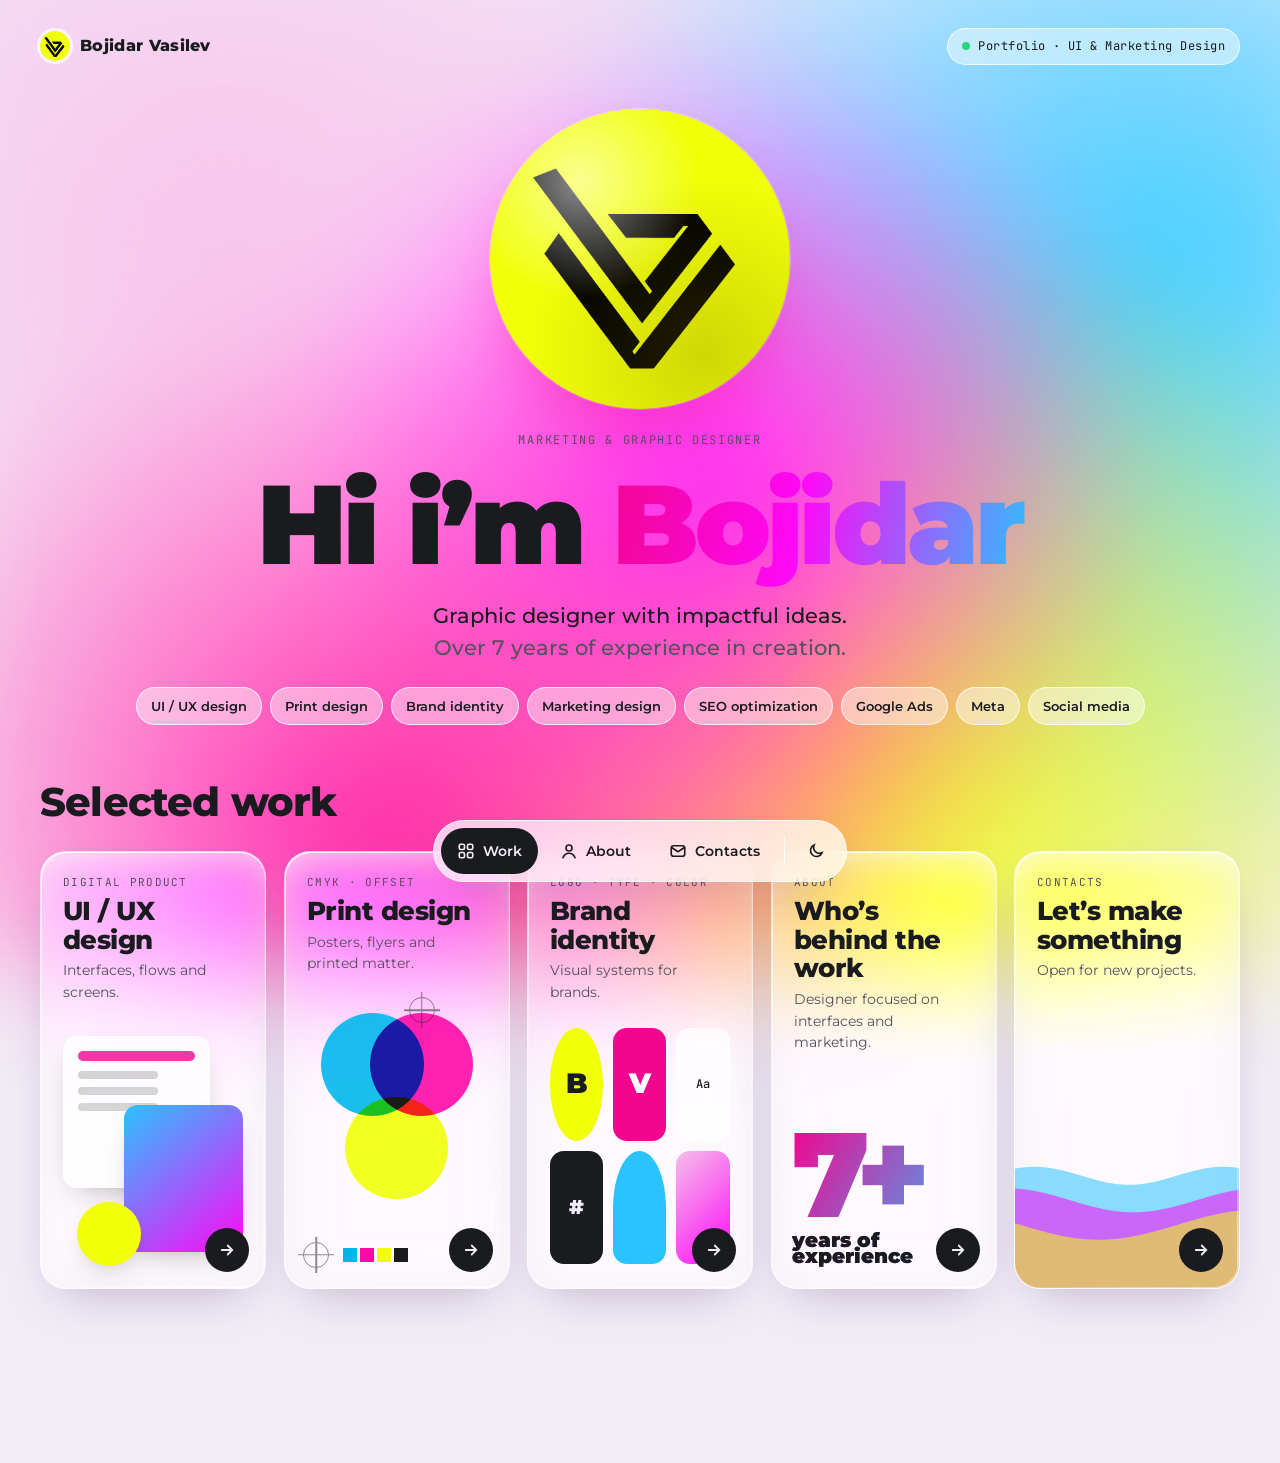
==== commit 6d1deba9: "SEO: home title without the name, tighter services list as description Co-Authored-By: Claude Opus 5" ====
--- a/index.html
+++ b/index.html
@@ -3,8 +3,8 @@
 <head>
 <meta charset="utf-8">
 <meta name="viewport" content="width=device-width, initial-scale=1, viewport-fit=cover">
-<title>Bojidar Vasilev &middot; Marketing &amp; Graphic Design</title>
-<meta name="description" content="Freelance Projects &middot; Brand Identity &middot; Web Design &middot; Branding &middot; Meta Ads &middot; Google Ads &middot; SEO &middot; Typography &middot; Logo &middot; Digital Brand Assets">
+<title>Marketing &amp; Graphic Design</title>
+<meta name="description" content="Freelance Projects &middot; Brand Identity &middot; Logo Design &middot; Web Design &middot; UI/UX &middot; Print &amp; Packaging &middot; Google Ads &middot; Meta Ads &middot; SEO">
 <link rel="canonical" href="https://bojidar.design/">
 <script type="application/ld+json">
 {
@@ -34,7 +34,7 @@
 </script>
 <meta property="og:type" content="website">
 <meta property="og:site_name" content="Bojidar Vasilev">
-<meta property="og:title" content="Bojidar Vasilev &middot; Marketing &amp; Graphic Design">
+<meta property="og:title" content="Marketing &amp; Graphic Design">
 <meta property="og:description" content="Bojidar Vasilev, digital marketing &amp; design specialist in Stara Zagora: Google Ads, Meta ads, SEO, social media, UI/UX, logos, print and vehicle branding.">
 <meta property="og:url" content="https://bojidar.design/">
 <meta property="og:image" content="https://bojidar.design/assets/bv-logo.png">
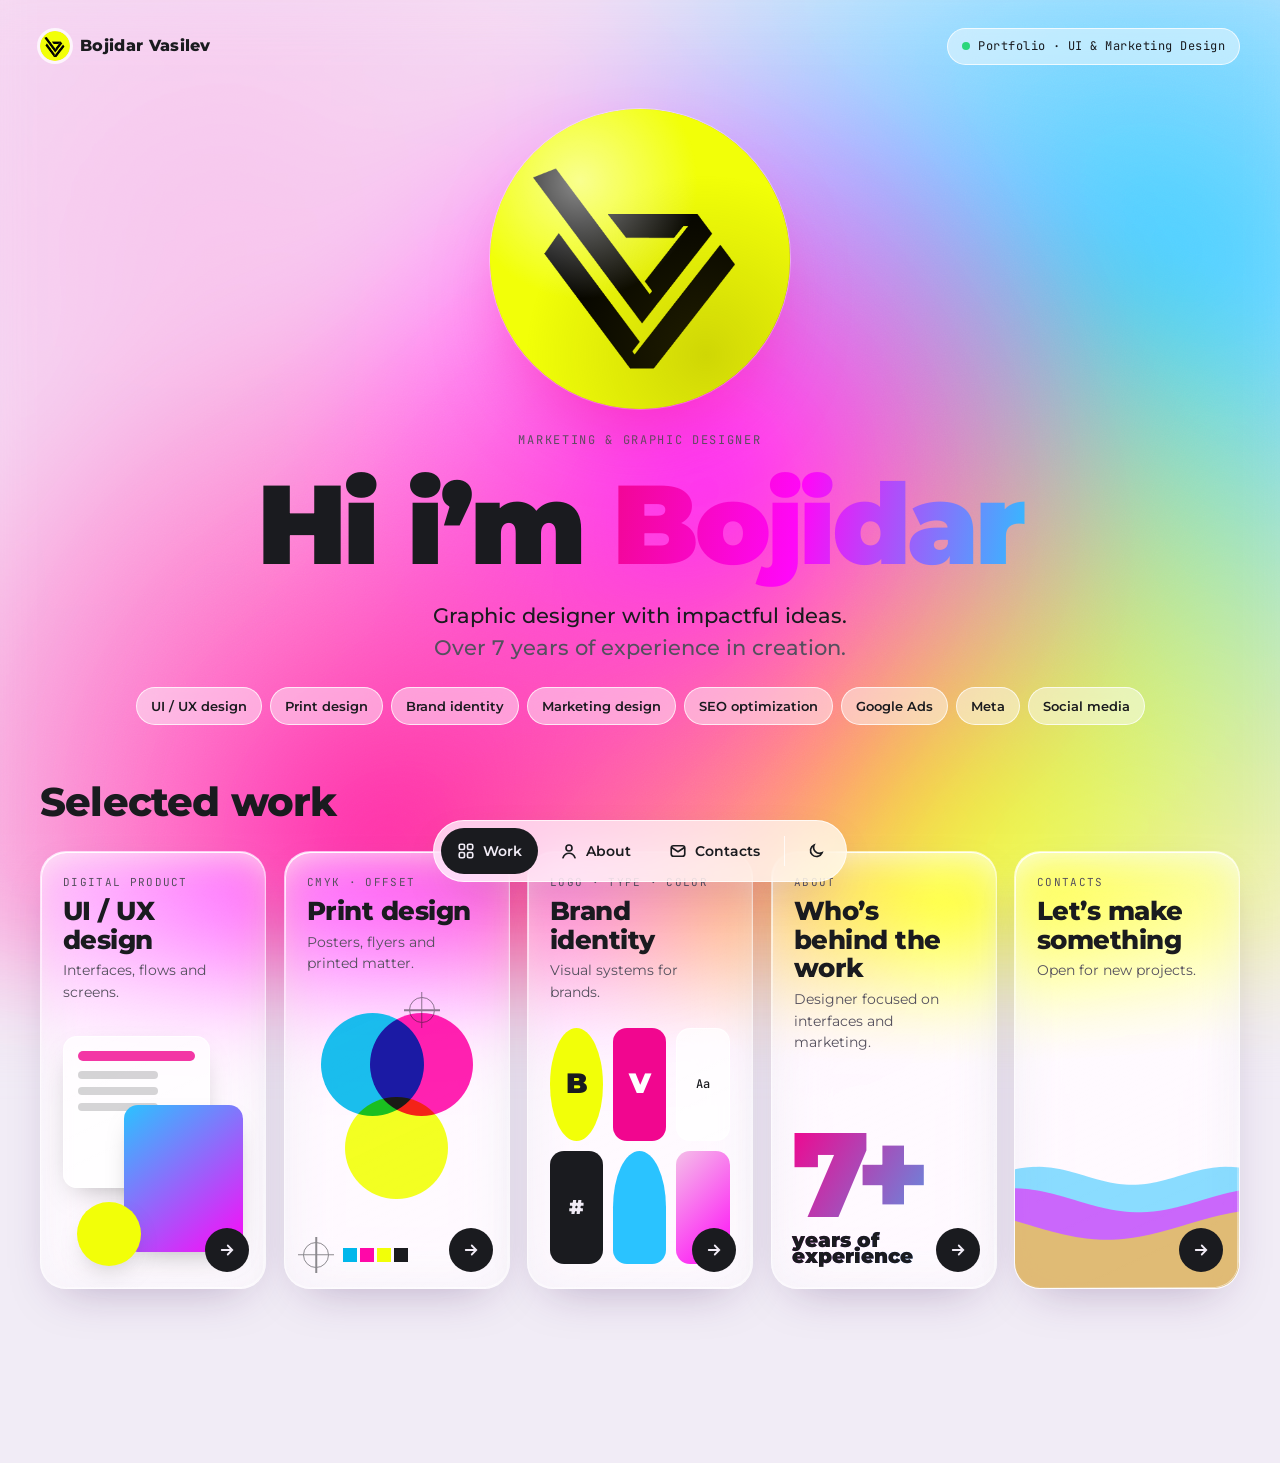
==== commit 6659da54: "SEO: name back in the home title, Print in the services list Co-Authored-By: Claude Opus 5.5 <norepl" ====
--- a/index.html
+++ b/index.html
@@ -3,8 +3,8 @@
 <head>
 <meta charset="utf-8">
 <meta name="viewport" content="width=device-width, initial-scale=1, viewport-fit=cover">
-<title>Marketing &amp; Graphic Design</title>
-<meta name="description" content="Freelance Projects &middot; Brand Identity &middot; Logo Design &middot; Web Design &middot; UI/UX &middot; Print &amp; Packaging &middot; Google Ads &middot; Meta Ads &middot; SEO">
+<title>Bojidar Vasilev &middot; Marketing &amp; Graphic Design</title>
+<meta name="description" content="Freelance Projects &middot; Brand Identity &middot; Logo Design &middot; Web Design &middot; UI/UX &middot; Print &middot; Google Ads &middot; Meta Ads &middot; SEO">
 <link rel="canonical" href="https://bojidar.design/">
 <script type="application/ld+json">
 {
@@ -34,7 +34,7 @@
 </script>
 <meta property="og:type" content="website">
 <meta property="og:site_name" content="Bojidar Vasilev">
-<meta property="og:title" content="Marketing &amp; Graphic Design">
+<meta property="og:title" content="Bojidar Vasilev &middot; Marketing &amp; Graphic Design">
 <meta property="og:description" content="Bojidar Vasilev, digital marketing &amp; design specialist in Stara Zagora: Google Ads, Meta ads, SEO, social media, UI/UX, logos, print and vehicle branding.">
 <meta property="og:url" content="https://bojidar.design/">
 <meta property="og:image" content="https://bojidar.design/assets/bv-logo.png">
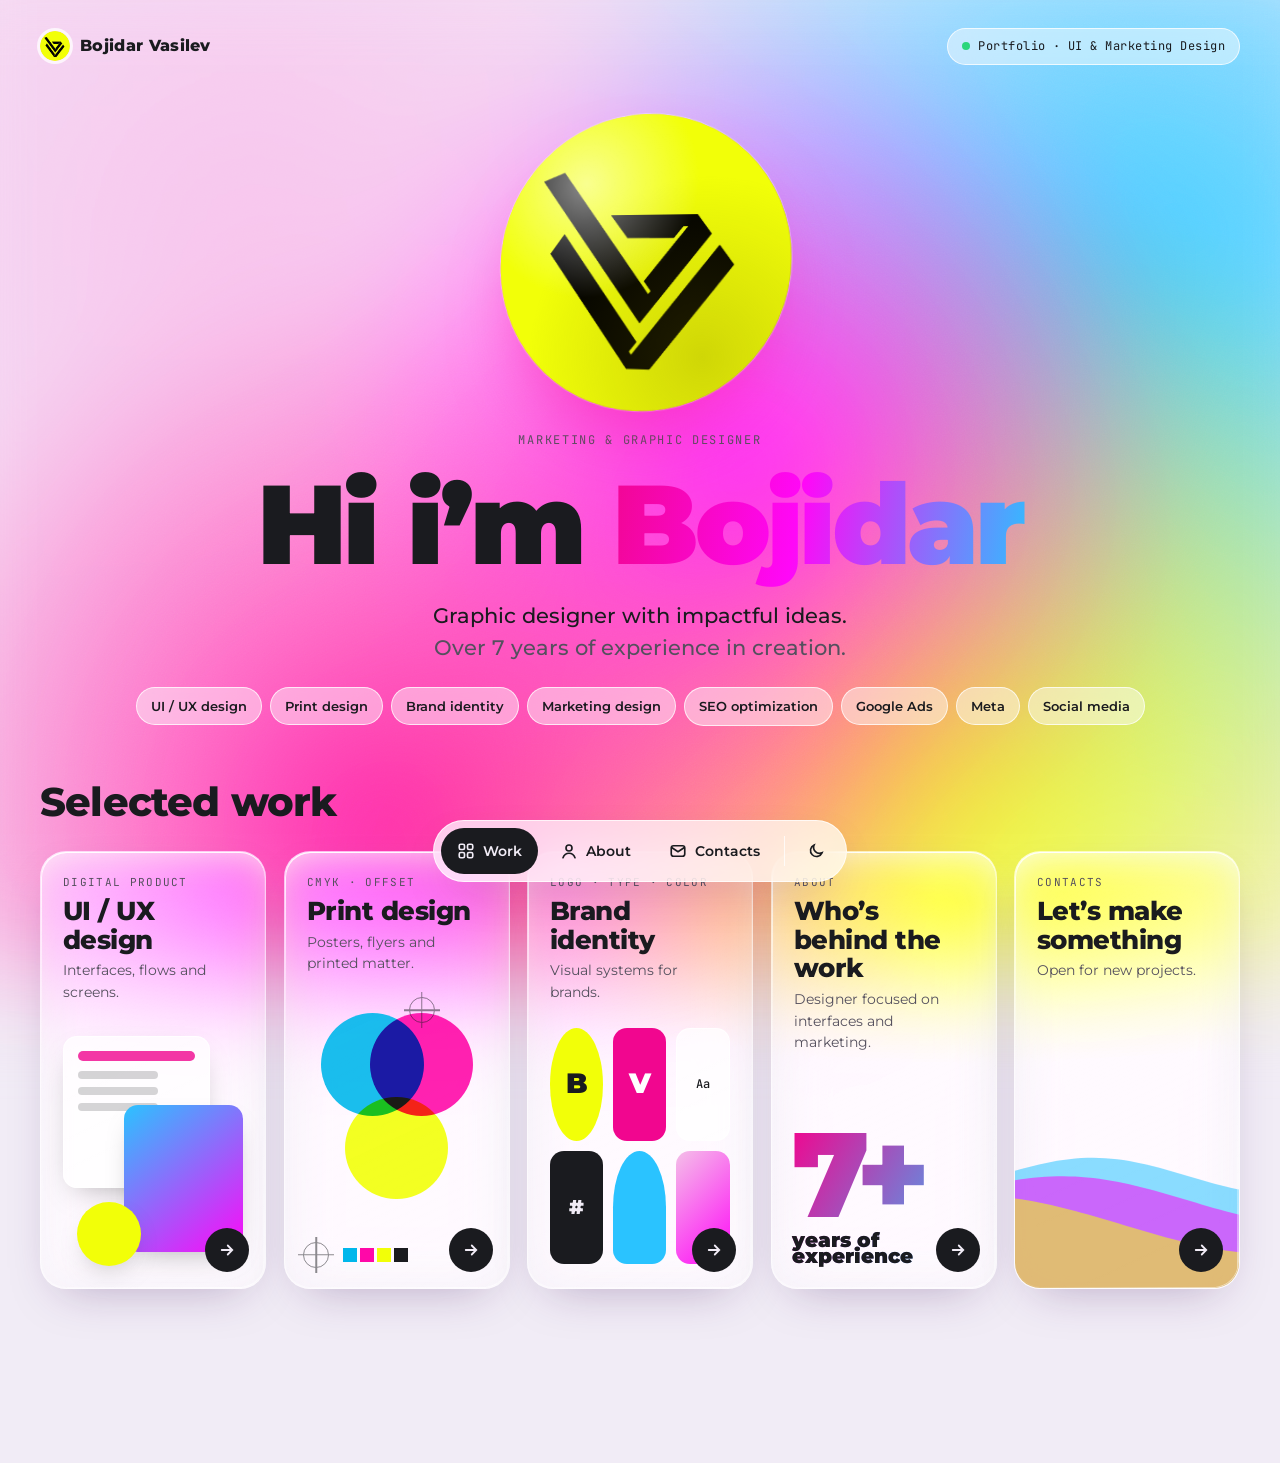
==== commit d9e921c3: "Home: stable Contacts card wave (resize only on real size change, pause off screen, recover lost can" ====
--- a/index.html
+++ b/index.html
@@ -444,9 +444,26 @@
   track.addEventListener('scroll', upd, {passive:true}); addEventListener('resize', upd); upd();
 
   /* ---------- contact card wave ---------- */
+  // the canvas is sized only when the card changes size (re-allocating it every frame
+  // made Chrome drop the canvas and show a broken-canvas icon); drawing pauses off screen
   const wv = document.getElementById('wave'), wx = wv.getContext('2d');
+  let wvOn = true;
+  let wvT = 0;
+  // resize only when the size really changed, and redraw at once (a resize clears the canvas)
+  const wvSize = () => { const d = Math.min(devicePixelRatio || 1, 2), nw = Math.max(1, Math.round(wv.clientWidth * d)), nh = Math.max(1, Math.round(wv.clientHeight * d));
+    if (Math.abs(nw - wv.width) < 3 && Math.abs(nh - wv.height) < 3) return; wv.width = nw; wv.height = nh; wvDraw(wvT); };
+  wvSize();
+  if ('ResizeObserver' in window) new ResizeObserver(wvSize).observe(wv); else addEventListener('resize', wvSize);
+  if ('IntersectionObserver' in window) new IntersectionObserver(es => { const was = wvOn; wvOn = es[es.length - 1].isIntersecting; if (wvOn && !was && !reduce) requestAnimationFrame(wave); }).observe(wv);
+  wv.addEventListener('contextrestored', () => { wvSize(); requestAnimationFrame(wave); });
   function wave(t) {
-    const w = wv.width = wv.clientWidth * 2, h = wv.height = wv.clientHeight * 2;
+    if (!wvOn && !reduce) return;
+    wvT = t || 0; wvDraw(wvT);
+    if (!reduce && wvOn) requestAnimationFrame(wave);
+  }
+  function wvDraw(t) {
+    const w = wv.width, h = wv.height;
+    wx.clearRect(0, 0, w, h);
     const cols = ['#2AC3FF', '#FF08F7', '#F2FF08'];
     cols.forEach((col, j) => {
       wx.beginPath();
@@ -458,7 +475,6 @@
       wx.fillStyle = col; wx.globalAlpha = .55; wx.fill();
     });
     wx.globalAlpha = 1;
-    if (!reduce) requestAnimationFrame(wave);
   }
   requestAnimationFrame(wave);
 
